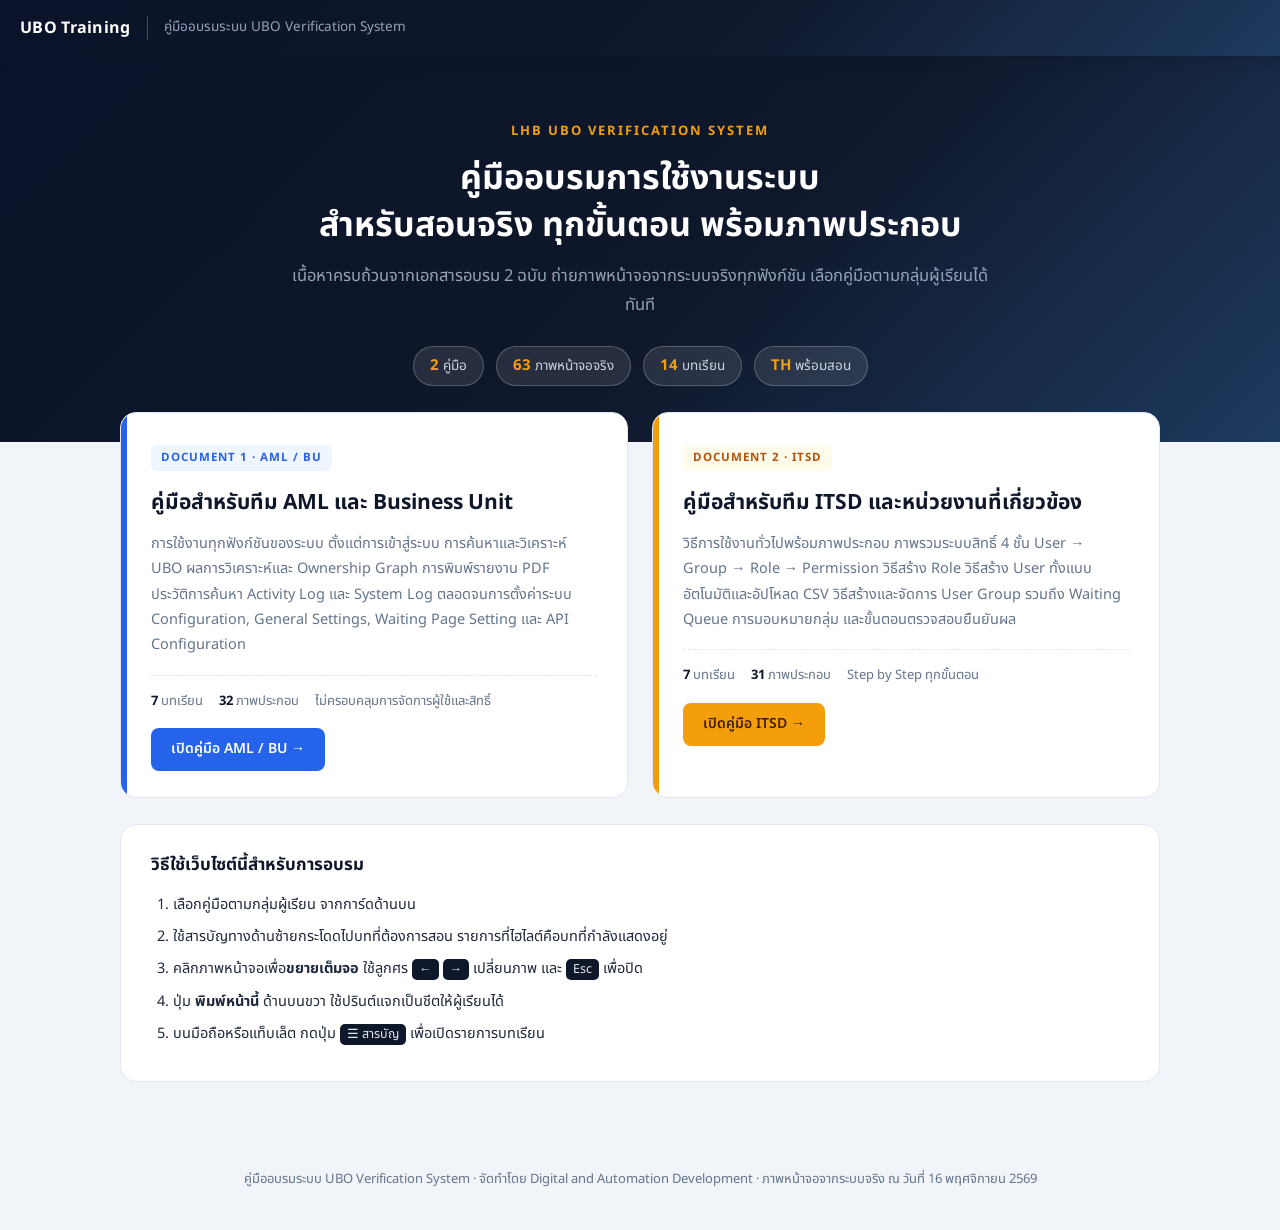
==== index.html @ 4ce7cc7b "UBO training site: landing + AML/BU + ITSD manuals with live screenshots" ====
<!DOCTYPE html>
<html lang="th">
<head>
<meta charset="utf-8">
<meta name="viewport" content="width=device-width, initial-scale=1">
<title>UBO Training — คู่มืออบรมระบบ UBO Verification System</title>
<meta name="description" content="คู่มืออบรมการใช้งานระบบ UBO Verification System สำหรับทีม AML, Business Unit และ ITSD พร้อมภาพหน้าจอจริงทุกขั้นตอน">
<link rel="preconnect" href="https://fonts.googleapis.com">
<link rel="preconnect" href="https://fonts.gstatic.com" crossorigin>
<link href="https://fonts.googleapis.com/css2?family=Noto+Sans+Thai:wght@400;600;700&display=swap" rel="stylesheet">
<link rel="stylesheet" href="assets/style.css">
</head>
<body>

<header class="site-header">
  <a class="brand" href="index.html">UBO Training</a>
  <span class="page-title">คู่มืออบรมระบบ UBO Verification System</span>
  <span class="spacer"></span>
</header>

<section class="hero">
  <div class="kicker">LHB UBO Verification System</div>
  <h1>คู่มืออบรมการใช้งานระบบ<br>สำหรับสอนจริง ทุกขั้นตอน พร้อมภาพประกอบ</h1>
  <p class="sub">เนื้อหาครบถ้วนจากเอกสารอบรม 2 ฉบับ
    ถ่ายภาพหน้าจอจากระบบจริงทุกฟังก์ชัน
    เลือกคู่มือตามกลุ่มผู้เรียนได้ทันที</p>
  <div class="chips">
    <span class="chip"><b>2</b> คู่มือ</span>
    <span class="chip"><b>63</b> ภาพหน้าจอจริง</span>
    <span class="chip"><b>14</b> บทเรียน</span>
    <span class="chip"><b>TH</b> พร้อมสอน</span>
  </div>
</section>

<div class="landing">
  <div class="deck">

    <a class="manual-card" href="manual-aml.html">
      <span class="tag">DOCUMENT 1 · AML / BU</span>
      <h2>คู่มือสำหรับทีม AML และ Business Unit</h2>
      <p>การใช้งานทุกฟังก์ชันของระบบ ตั้งแต่การเข้าสู่ระบบ
        การค้นหาและวิเคราะห์ UBO ผลการวิเคราะห์และ Ownership Graph
        การพิมพ์รายงาน PDF ประวัติการค้นหา Activity Log และ System Log
        ตลอดจนการตั้งค่าระบบ Configuration, General Settings,
        Waiting Page Setting และ API Configuration</p>
      <div class="meta">
        <span><b>7</b> บทเรียน</span>
        <span><b>32</b> ภาพประกอบ</span>
        <span>ไม่ครอบคลุมการจัดการผู้ใช้และสิทธิ์</span>
      </div>
      <span class="go">เปิดคู่มือ AML / BU →</span>
    </a>

    <a class="manual-card itsd" href="manual-itsd.html">
      <span class="tag">DOCUMENT 2 · ITSD</span>
      <h2>คู่มือสำหรับทีม ITSD และหน่วยงานที่เกี่ยวข้อง</h2>
      <p>วิธีการใช้งานทั่วไปพร้อมภาพประกอบ
        ภาพรวมระบบสิทธิ์ 4 ชั้น User → Group → Role → Permission
        วิธีสร้าง Role วิธีสร้าง User ทั้งแบบอัตโนมัติและอัปโหลด CSV
        วิธีสร้างและจัดการ User Group
        รวมถึง Waiting Queue การมอบหมายกลุ่ม
        และขั้นตอนตรวจสอบยืนยันผล</p>
      <div class="meta">
        <span><b>7</b> บทเรียน</span>
        <span><b>31</b> ภาพประกอบ</span>
        <span>Step by Step ทุกขั้นตอน</span>
      </div>
      <span class="go">เปิดคู่มือ ITSD →</span>
    </a>

  </div>

  <div class="howto">
    <h3>วิธีใช้เว็บไซต์นี้สำหรับการอบรม</h3>
    <ol>
      <li>เลือกคู่มือตามกลุ่มผู้เรียน จากการ์ดด้านบน</li>
      <li>ใช้สารบัญทางด้านซ้ายกระโดดไปบทที่ต้องการสอน
        รายการที่ไฮไลต์คือบทที่กำลังแสดงอยู่</li>
      <li>คลิกภาพหน้าจอเพื่อ<strong>ขยายเต็มจอ</strong>
        ใช้ลูกศร <kbd>←</kbd> <kbd>→</kbd> เปลี่ยนภาพ
        และ <kbd>Esc</kbd> เพื่อปิด</li>
      <li>ปุ่ม <strong>พิมพ์หน้านี้</strong> ด้านบนขวา
        ใช้ปรินต์แจกเป็นชีตให้ผู้เรียนได้</li>
      <li>บนมือถือหรือแท็บเล็ต กดปุ่ม <kbd>☰ สารบัญ</kbd>
        เพื่อเปิดรายการบทเรียน</li>
    </ol>
  </div>
</div>

<footer class="site-footer">
  คู่มืออบรมระบบ UBO Verification System · จัดทำโดย Digital and Automation Development ·
  ภาพหน้าจอจากระบบจริง ณ วันที่ 16 พฤศจิกายน 2569
</footer>

<button class="to-top" id="toTop" title="กลับด้านบน">↑</button>
<script src="assets/app.js"></script>
</body>
</html>
---- assets/style.css ----
/* UBO Training Site — theme from LHB UBO Verification System
   navy #0f172a · gradient #0B132A→#0F172A→#1E3A5F · blue #2563eb · gold #f59e0b · canvas #f1f5f9 */

:root {
  --navy: #0f172a;
  --navy-steel: #1e3a5f;
  --grad: linear-gradient(135deg, #0B132A 0%, #0F172A 55%, #1E3A5F 100%);
  --blue: #2563eb;
  --blue-soft: #eff6ff;
  --gold: #f59e0b;
  --gold-dark: #b45309;
  --canvas: #f1f5f9;
  --card: #ffffff;
  --line: #e2e8f0;
  --text: #1e293b;
  --muted: #64748b;
  --ok: #16a34a;
}

* { box-sizing: border-box; }

html { scroll-behavior: smooth; }

body {
  margin: 0;
  background: var(--canvas);
  color: var(--text);
  font-family: 'Noto Sans Thai', 'Leelawadee UI', Tahoma, sans-serif;
  font-size: 15.5px;
  line-height: 1.75;
}

/* ---------------------------------------------------------------- header */
.site-header {
  position: sticky;
  top: 0;
  z-index: 50;
  background: var(--grad);
  color: #e2e8f0;
  display: flex;
  align-items: center;
  gap: 16px;
  padding: 0 20px;
  height: 56px;
  box-shadow: 0 2px 12px rgba(15, 23, 42, .35);
}

.site-header .brand {
  color: #fff;
  font-weight: 700;
  font-size: 16px;
  text-decoration: none;
  letter-spacing: .3px;
}

.site-header .brand:hover { color: var(--gold); }

.site-header .page-title {
  color: #94a3b8;
  font-size: 13.5px;
  border-left: 1px solid rgba(148, 163, 184, .4);
  padding-left: 16px;
}

.site-header .spacer { flex: 1; }

.hdr-btn {
  background: rgba(255, 255, 255, .12);
  color: #e2e8f0;
  border: 1px solid rgba(255, 255, 255, .25);
  border-radius: 8px;
  padding: 6px 14px;
  font-size: 13px;
  font-family: inherit;
  cursor: pointer;
}

.hdr-btn:hover { background: rgba(255, 255, 255, .22); color: #fff; }

.menu-btn { display: none; }

/* --------------------------------------------------------------- layout */
.layout {
  display: flex;
  gap: 24px;
  max-width: 1240px;
  margin: 0 auto;
  padding: 24px 20px 60px;
  align-items: flex-start;
}

.sidebar {
  width: 275px;
  flex: none;
  position: sticky;
  top: 80px;
  background: var(--card);
  border: 1px solid var(--line);
  border-radius: 14px;
  padding: 18px 14px;
  max-height: calc(100vh - 104px);
  overflow-y: auto;
  font-size: 13.5px;
}

.sidebar .side-label {
  font-size: 11.5px;
  font-weight: 700;
  color: var(--muted);
  text-transform: uppercase;
  letter-spacing: .8px;
  margin: 4px 8px 10px;
}

.sidebar a {
  display: block;
  color: var(--text);
  text-decoration: none;
  padding: 7px 10px;
  border-radius: 8px;
  border-left: 3px solid transparent;
  line-height: 1.5;
}

.sidebar a:hover { background: var(--blue-soft); }

.sidebar a.ch {
  font-weight: 700;
  color: var(--navy);
  margin-top: 6px;
  font-size: 13.5px;
}

.sidebar a.sec {
  padding-left: 22px;
  color: var(--muted);
  font-size: 12.8px;
}

.sidebar a.active {
  background: var(--blue-soft);
  border-left-color: var(--gold);
  color: var(--blue);
  font-weight: 600;
}

.sidebar a.sec.active { color: var(--blue); }

.main {
  flex: 1;
  min-width: 0;
  background: var(--card);
  border: 1px solid var(--line);
  border-radius: 14px;
  padding: 36px 44px 56px;
}

/* ------------------------------------------------------------ typography */
.main h1 {
  color: var(--navy);
  font-size: 25px;
  line-height: 1.4;
  margin: 14px 0 6px;
  padding-bottom: 10px;
  border-bottom: 3px solid var(--gold);
  scroll-margin-top: 76px;
}

.main h1:first-child { margin-top: 0; }

.main h2 {
  color: var(--navy);
  font-size: 18.5px;
  margin: 34px 0 10px;
  padding-left: 12px;
  border-left: 4px solid var(--blue);
  scroll-margin-top: 76px;
}

.main p { margin: 10px 0; }

.main a { color: var(--blue); }

ul.plain { padding-left: 22px; }

ul.plain li { margin: 7px 0; }

/* ---------------------------------------------------------------- steps */
ol.steps {
  list-style: none;
  counter-reset: st;
  padding: 0;
  margin: 14px 0;
}

ol.steps li {
  counter-increment: st;
  position: relative;
  padding: 12px 16px 12px 52px;
  background: #f8fafc;
  border: 1px solid var(--line);
  border-radius: 10px;
  margin: 10px 0;
}

ol.steps li::before {
  content: counter(st);
  position: absolute;
  left: 14px;
  top: 12px;
  width: 26px;
  height: 26px;
  background: var(--blue);
  color: #fff;
  border-radius: 50%;
  font-size: 13.5px;
  font-weight: 700;
  display: flex;
  align-items: center;
  justify-content: center;
  line-height: 1;
}

/* ---------------------------------------------------------------- notes */
.note {
  background: #fffbeb;
  border-left: 4px solid var(--gold);
  border-radius: 0 10px 10px 0;
  padding: 12px 18px;
  margin: 18px 0;
}

.note .note-title {
  font-weight: 700;
  color: var(--gold-dark);
  font-size: 14.5px;
  margin-bottom: 2px;
}

.note p { margin: 4px 0 0; font-size: 14.5px; }

/* -------------------------------------------------------------- figures */
figure.fig {
  margin: 22px 0;
  background: #f8fafc;
  border: 1px solid var(--line);
  border-radius: 12px;
  padding: 12px;
}

figure.fig img {
  width: 100%;
  display: block;
  border-radius: 8px;
  border: 1px solid var(--line);
  cursor: zoom-in;
}

figure.fig figcaption {
  text-align: center;
  font-size: 12.5px;
  font-style: italic;
  color: var(--muted);
  padding-top: 9px;
  line-height: 1.6;
}

/* --------------------------------------------------------------- tables */
.main table {
  width: 100%;
  border-collapse: collapse;
  margin: 16px 0;
  font-size: 14px;
}

.main th {
  background: var(--navy);
  color: #fff;
  text-align: left;
  padding: 9px 12px;
  font-weight: 600;
}

.main td {
  border: 1px solid var(--line);
  padding: 8px 12px;
  vertical-align: top;
}

.main tbody tr:nth-child(even) td { background: #f8fafc; }

/* -------------------------------------------------------------- lightbox */
.lightbox {
  position: fixed;
  inset: 0;
  background: rgba(11, 19, 42, .95);
  z-index: 100;
  display: none;
  align-items: center;
  justify-content: center;
  flex-direction: column;
  padding: 30px;
}

.lightbox.open { display: flex; }

.lightbox img {
  max-width: 92vw;
  max-height: 78vh;
  border-radius: 8px;
  box-shadow: 0 10px 50px rgba(0, 0, 0, .6);
}

.lb-cap {
  color: #cbd5e1;
  font-size: 14px;
  margin-top: 16px;
  text-align: center;
  max-width: 900px;
}

.lb-btn {
  position: absolute;
  background: rgba(255, 255, 255, .14);
  border: 1px solid rgba(255, 255, 255, .3);
  color: #fff;
  font-size: 22px;
  width: 46px;
  height: 46px;
  border-radius: 50%;
  cursor: pointer;
  display: flex;
  align-items: center;
  justify-content: center;
}

.lb-btn:hover { background: rgba(255, 255, 255, .3); }

.lb-prev { left: 24px; top: 50%; transform: translateY(-50%); }
.lb-next { right: 24px; top: 50%; transform: translateY(-50%); }
.lb-close { top: 20px; right: 24px; font-size: 16px; }

.lb-count {
  position: absolute;
  top: 26px;
  left: 28px;
  color: #94a3b8;
  font-size: 13.5px;
}

/* ------------------------------------------------------- landing page */
.hero {
  background: var(--grad);
  color: #e2e8f0;
  padding: 64px 24px 56px;
  text-align: center;
}

.hero .kicker {
  color: var(--gold);
  font-size: 13px;
  font-weight: 700;
  letter-spacing: 2px;
  text-transform: uppercase;
  margin-bottom: 12px;
}

.hero h1 {
  color: #fff;
  font-size: 34px;
  margin: 0 0 12px;
  line-height: 1.4;
}

.hero p.sub {
  color: #94a3b8;
  font-size: 16.5px;
  max-width: 720px;
  margin: 0 auto;
}

.chips {
  display: flex;
  gap: 12px;
  justify-content: center;
  flex-wrap: wrap;
  margin-top: 26px;
}

.chip {
  background: rgba(255, 255, 255, .1);
  border: 1px solid rgba(255, 255, 255, .22);
  border-radius: 999px;
  padding: 6px 16px;
  font-size: 13.5px;
  color: #cbd5e1;
}

.chip b { color: var(--gold); font-size: 15px; }

.landing {
  max-width: 1080px;
  margin: -30px auto 60px;
  padding: 0 20px;
}

.deck {
  display: grid;
  grid-template-columns: 1fr 1fr;
  gap: 24px;
}

.manual-card {
  background: var(--card);
  border: 1px solid var(--line);
  border-radius: 16px;
  padding: 30px 30px 26px;
  text-decoration: none;
  color: var(--text);
  display: block;
  transition: transform .15s ease, box-shadow .15s ease;
  position: relative;
  overflow: hidden;
}

.manual-card::before {
  content: '';
  position: absolute;
  left: 0;
  top: 0;
  bottom: 0;
  width: 6px;
  background: var(--blue);
}

.manual-card.itsd::before { background: var(--gold); }

.manual-card:hover {
  transform: translateY(-4px);
  box-shadow: 0 14px 34px rgba(15, 23, 42, .14);
}

.manual-card .tag {
  display: inline-block;
  font-size: 11.5px;
  font-weight: 700;
  letter-spacing: 1px;
  color: var(--blue);
  background: var(--blue-soft);
  border-radius: 6px;
  padding: 3px 10px;
  margin-bottom: 14px;
}

.manual-card.itsd .tag { color: var(--gold-dark); background: #fffbeb; }

.manual-card h2 { color: var(--navy); font-size: 21px; margin: 0 0 10px; }

.manual-card p { color: var(--muted); font-size: 14.5px; margin: 0 0 16px; }

.manual-card .meta {
  font-size: 13px;
  color: var(--muted);
  border-top: 1px dashed var(--line);
  padding-top: 14px;
  display: flex;
  gap: 16px;
  flex-wrap: wrap;
}

.manual-card .meta b { color: var(--navy); }

.manual-card .go {
  margin-top: 16px;
  display: inline-block;
  background: var(--blue);
  color: #fff;
  font-size: 14px;
  font-weight: 600;
  border-radius: 8px;
  padding: 9px 20px;
}

.manual-card.itsd .go { background: var(--gold); color: #422006; }

.howto {
  background: var(--card);
  border: 1px solid var(--line);
  border-radius: 16px;
  padding: 26px 30px;
  margin-top: 26px;
}

.howto h3 { color: var(--navy); margin: 0 0 12px; font-size: 17px; }

.howto ol { margin: 0; padding-left: 22px; }

.howto li { margin: 7px 0; font-size: 14.5px; }

.howto kbd {
  background: var(--navy);
  color: #e2e8f0;
  border-radius: 5px;
  padding: 1px 7px;
  font-size: 12.5px;
  font-family: inherit;
}

.site-footer {
  text-align: center;
  color: var(--muted);
  font-size: 13px;
  padding: 26px 20px 40px;
}

/* --------------------------------------------------------- back-to-top */
.to-top {
  position: fixed;
  right: 26px;
  bottom: 26px;
  background: var(--navy);
  color: #fff;
  border: none;
  border-radius: 50%;
  width: 44px;
  height: 44px;
  font-size: 18px;
  cursor: pointer;
  box-shadow: 0 6px 18px rgba(15, 23, 42, .35);
  display: none;
  z-index: 40;
}

.to-top.show { display: block; }

/* ------------------------------------------------------------ responsive */
@media (max-width: 980px) {
  .menu-btn { display: inline-flex; }
  .site-header .page-title { display: none; }

  .layout {
    flex-direction: column;
    padding: 16px 12px 50px;
  }

  .sidebar {
    display: none;
    width: 100%;
    position: static;
    max-height: 50vh;
  }

  .sidebar.open { display: block; }

  .main { padding: 24px 18px 40px; border-radius: 12px; }

  .deck { grid-template-columns: 1fr; }

  .hero h1 { font-size: 25px; }

  .hero { padding: 44px 18px 40px; }

  ol.steps li { padding: 12px 12px 12px 46px; }
}

/* ----------------------------------------------------------------- print */
@media print {
  .site-header, .sidebar, .lightbox, .to-top, .site-footer { display: none !important; }
  body { background: #fff; font-size: 12px; }
  .layout { display: block; padding: 0; max-width: none; }
  .main { border: none; padding: 0; }
  figure.fig { border: none; padding: 0; break-inside: avoid; }
  figure.fig img { border: 1px solid #ccc; }
  .main h1 { break-before: page; }
  .main h1:first-child { break-before: auto; }
  ol.steps li, .note { break-inside: avoid; }
}
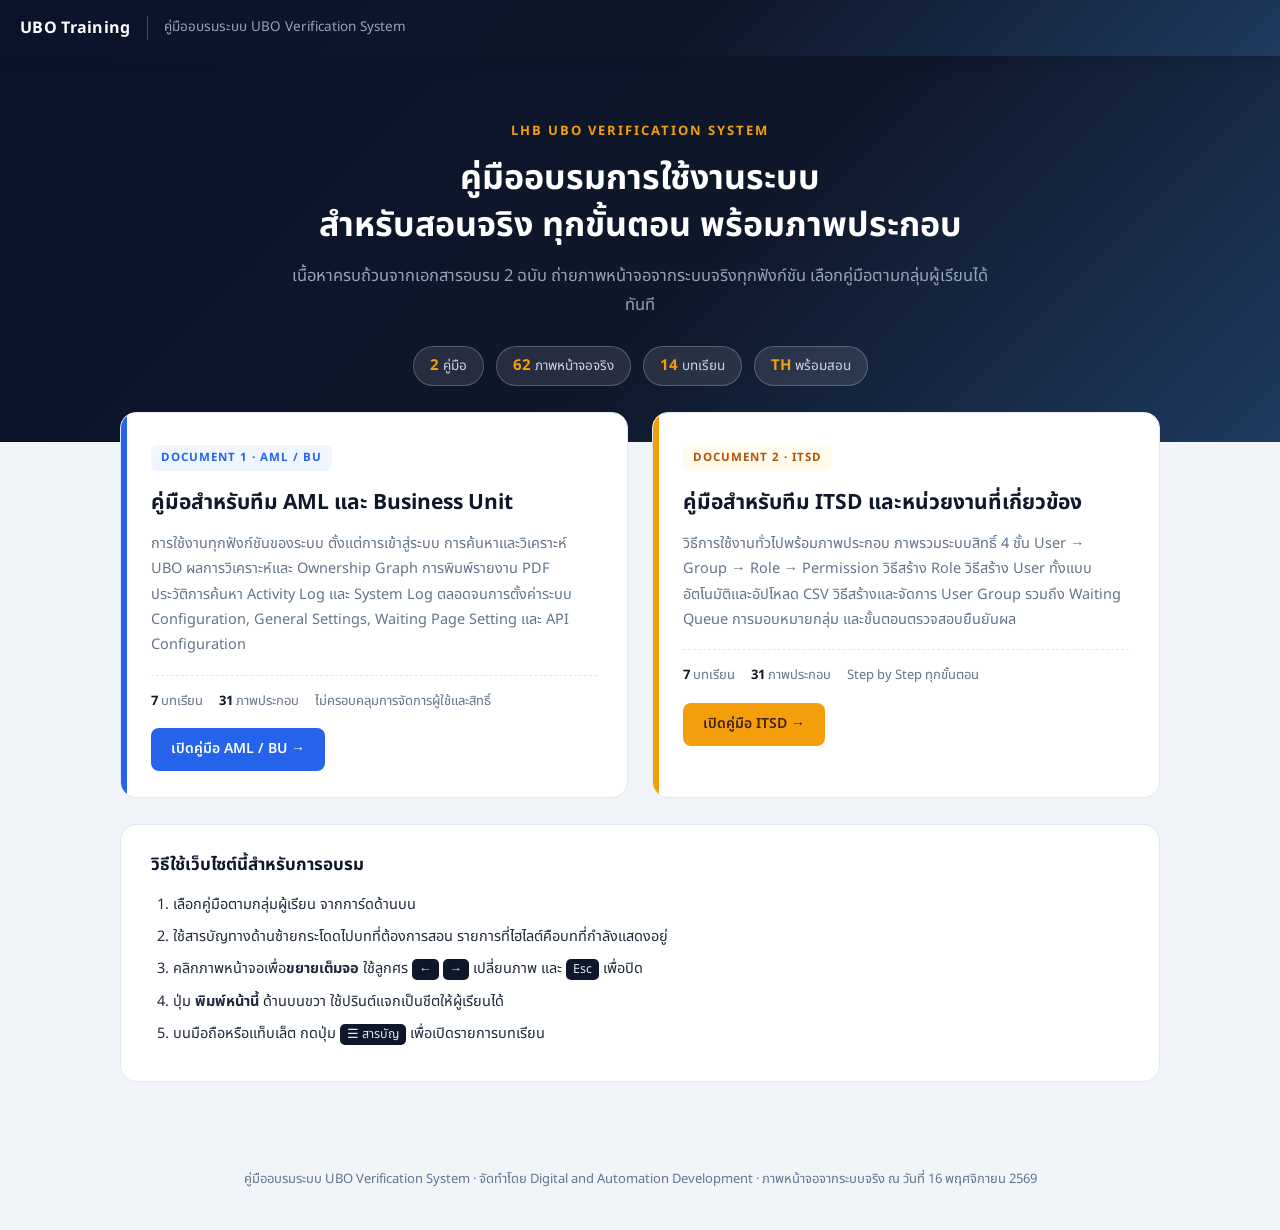
==== commit d04f8347: "Remove platform login figure (รูป 1.1) from AML/BU manual - AML manual bumped to v1.2: figure 1.1 (g" ====
--- a/index.html
+++ b/index.html
@@ -26,7 +26,7 @@
     เลือกคู่มือตามกลุ่มผู้เรียนได้ทันที</p>
   <div class="chips">
     <span class="chip"><b>2</b> คู่มือ</span>
-    <span class="chip"><b>63</b> ภาพหน้าจอจริง</span>
+    <span class="chip"><b>62</b> ภาพหน้าจอจริง</span>
     <span class="chip"><b>14</b> บทเรียน</span>
     <span class="chip"><b>TH</b> พร้อมสอน</span>
   </div>
@@ -45,7 +45,7 @@
         Waiting Page Setting และ API Configuration</p>
       <div class="meta">
         <span><b>7</b> บทเรียน</span>
-        <span><b>32</b> ภาพประกอบ</span>
+        <span><b>31</b> ภาพประกอบ</span>
         <span>ไม่ครอบคลุมการจัดการผู้ใช้และสิทธิ์</span>
       </div>
       <span class="go">เปิดคู่มือ AML / BU →</span>
